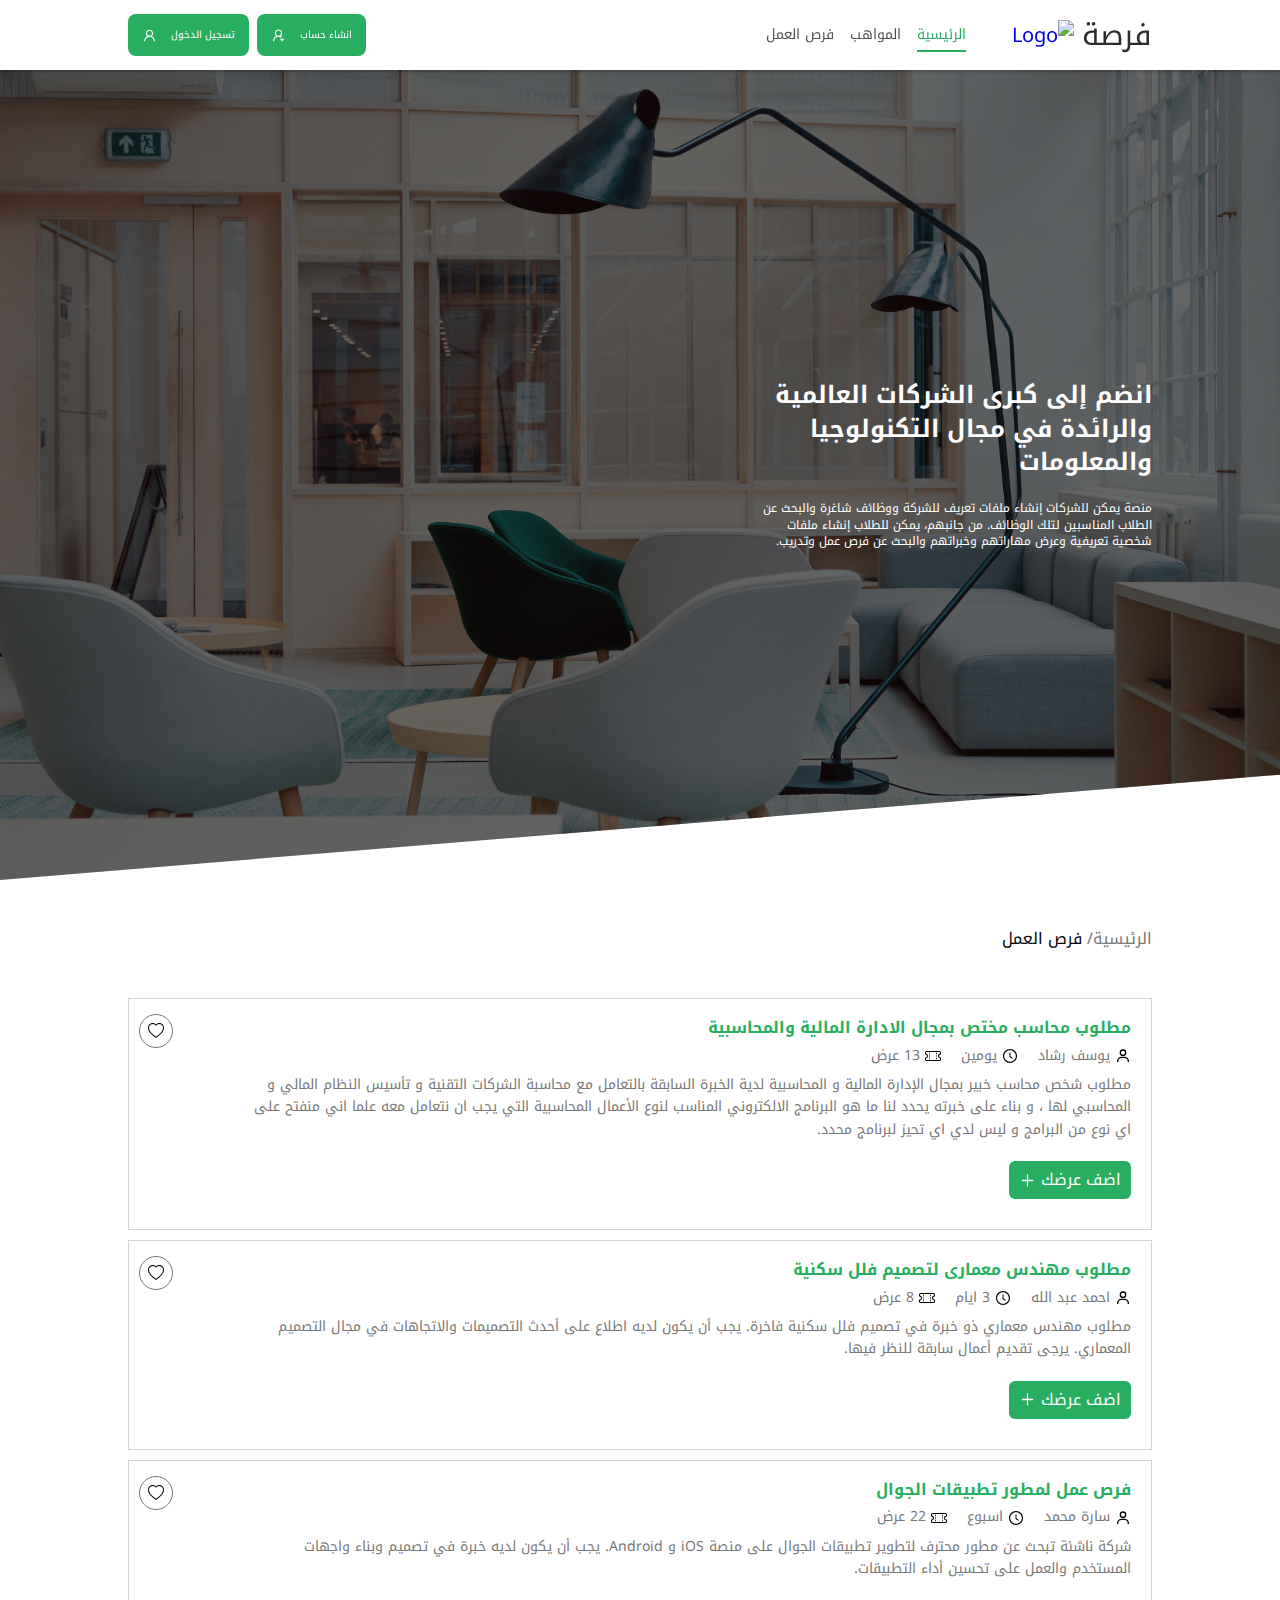
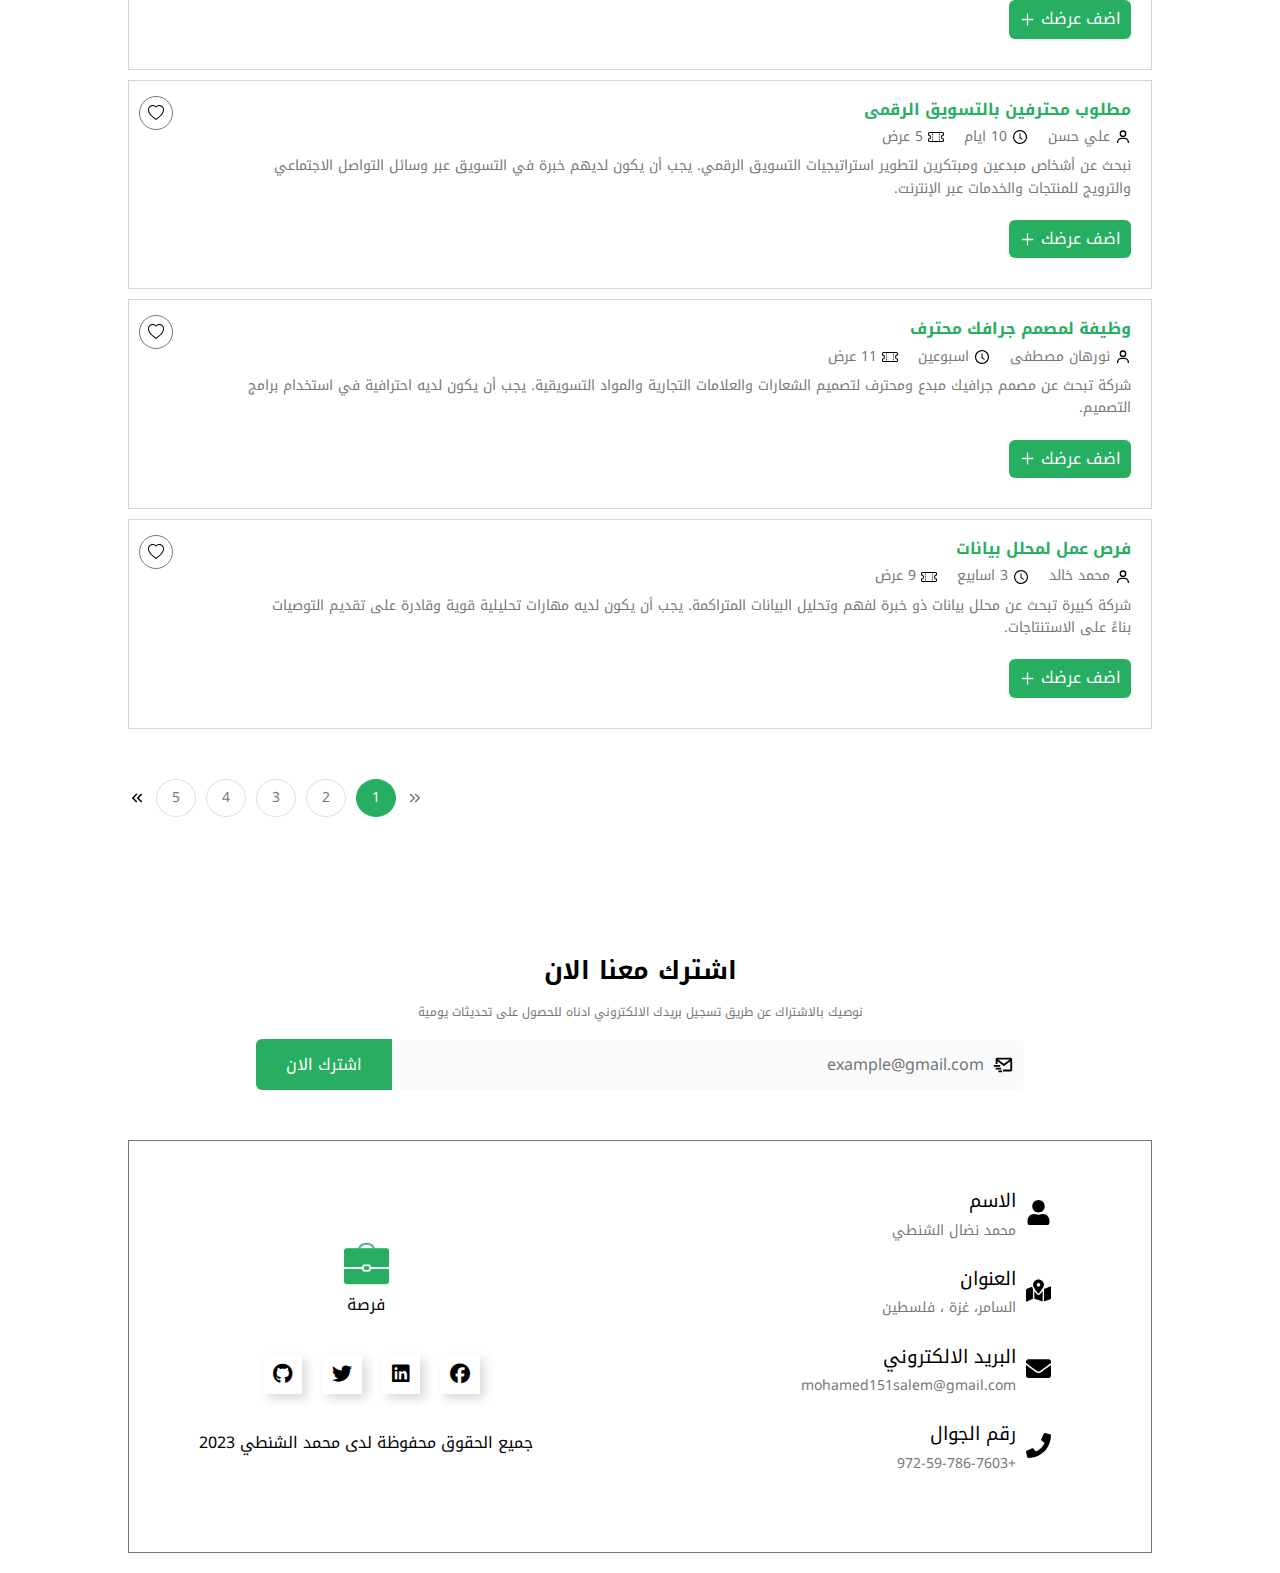
==== jobs.html @ 755a263c "Template Six" ====
<!DOCTYPE html>
<html lang="en">

<head>
    <meta charset="UTF-8">
    <meta name="viewport" content="width=device-width, initial-scale=1.0">
    <link rel="icon" href="Image/logo.png">
    <!-- Goolge Font -->
    <link rel="preconnect" href="https://fonts.googleapis.com">
    <link rel="preconnect" href="https://fonts.gstatic.com" crossorigin>
    <link href="https://fonts.googleapis.com/css2?family=Noto+Kufi+Arabic:wght@200;300;400;500;600;700;800&display=swap"
        rel="stylesheet">
    <!-- Main File CSS -->
    <link rel="stylesheet" href="CSS/style.css">
    <!-- Font Awesome -->
    <link rel="stylesheet" href="https://cdnjs.cloudflare.com/ajax/libs/font-awesome/6.4.0/css/all.min.css">
    <!-- Normalize CSS -->
    <link rel="stylesheet" href="CSS/Normalize.css">
    <title>Template Six</title>
</head>

<body>
    <!-- Start Header -->
    <header>
        <div class="container">
            <div class="nav">
                <i class="i fas fa-bars toggle-menu"></i>
                <i class="fa-solid fa-xmark cancel"></i>
                <div class="logo">
                    <a href="#">
                        <h2>فرصة</h2>
                        <img src="Image/logo.png" alt="Logo">
                    </a>
                </div>
                <ul>
                    <li><a href="index.html" class="active">الرئيسية</a></li>
                    <li><a href="talent.html">المواهب</a></li>
                    <li><a href="jobs.html">فرص العمل</a></li>
                    <div class="logo-media">
                        <img src="Image/logo.png" alt="Logo">
                    </div>
                    <div class="text">
                        <p>جميع الحقوق محفوظة لدى محمد نضال الشنطي © 2023</p>
                    </div>
                </ul>
            </div>
            <div class="info">
                <div class="create">
                    <p>انشاء حساب</p>
                    <svg stroke="currentColor" fill="currentColor" stroke-width="0" viewBox="0 0 1024 1024" height="15"
                        width="15" xmlns="http://www.w3.org/2000/svg">
                        <path
                            d="M678.3 642.4c24.2-13 51.9-20.4 81.4-20.4h.1c3 0 4.4-3.6 2.2-5.6a371.67 371.67 0 0 0-103.7-65.8c-.4-.2-.8-.3-1.2-.5C719.2 505 759.6 431.7 759.6 349c0-137-110.8-248-247.5-248S264.7 212 264.7 349c0 82.7 40.4 156 102.6 201.1-.4.2-.8.3-1.2.5-44.7 18.9-84.8 46-119.3 80.6a373.42 373.42 0 0 0-80.4 119.5A373.6 373.6 0 0 0 137 888.8a8 8 0 0 0 8 8.2h59.9c4.3 0 7.9-3.5 8-7.8 2-77.2 32.9-149.5 87.6-204.3C357 628.2 432.2 597 512.2 597c56.7 0 111.1 15.7 158 45.1a8.1 8.1 0 0 0 8.1.3zM512.2 521c-45.8 0-88.9-17.9-121.4-50.4A171.2 171.2 0 0 1 340.5 349c0-45.9 17.9-89.1 50.3-121.6S466.3 177 512.2 177s88.9 17.9 121.4 50.4A171.2 171.2 0 0 1 683.9 349c0 45.9-17.9 89.1-50.3 121.6C601.1 503.1 558 521 512.2 521zM880 759h-84v-84c0-4.4-3.6-8-8-8h-56c-4.4 0-8 3.6-8 8v84h-84c-4.4 0-8 3.6-8 8v56c0 4.4 3.6 8 8 8h84v84c0 4.4 3.6 8 8 8h56c4.4 0 8-3.6 8-8v-84h84c4.4 0 8-3.6 8-8v-56c0-4.4-3.6-8-8-8z">
                        </path>
                    </svg>
                </div>

                <div class="login">
                    <p>تسجيل الدخول</p>
                    <svg stroke="currentColor" fill="currentColor" stroke-width="0" viewBox="0 0 1024 1024" height="15"
                        width="15" xmlns="http://www.w3.org/2000/svg">
                        <path
                            d="M858.5 763.6a374 374 0 0 0-80.6-119.5 375.63 375.63 0 0 0-119.5-80.6c-.4-.2-.8-.3-1.2-.5C719.5 518 760 444.7 760 362c0-137-111-248-248-248S264 225 264 362c0 82.7 40.5 156 102.8 201.1-.4.2-.8.3-1.2.5-44.8 18.9-85 46-119.5 80.6a375.63 375.63 0 0 0-80.6 119.5A371.7 371.7 0 0 0 136 901.8a8 8 0 0 0 8 8.2h60c4.4 0 7.9-3.5 8-7.8 2-77.2 33-149.5 87.8-204.3 56.7-56.7 132-87.9 212.2-87.9s155.5 31.2 212.2 87.9C779 752.7 810 825 812 902.2c.1 4.4 3.6 7.8 8 7.8h60a8 8 0 0 0 8-8.2c-1-47.8-10.9-94.3-29.5-138.2zM512 534c-45.9 0-89.1-17.9-121.6-50.4S340 407.9 340 362c0-45.9 17.9-89.1 50.4-121.6S466.1 190 512 190s89.1 17.9 121.6 50.4S684 316.1 684 362c0 45.9-17.9 89.1-50.4 121.6S557.9 534 512 534z">
                        </path>
                    </svg>
                </div>
            </div>
        </div>
    </header>
    <!-- End Header -->

    <!-- Start Landing 2 -->
    <div class="landing landing3">
        <div class="text text3">
            <div class="content content3">
                <h2>انضم إلى كبرى الشركات العالمية والرائدة في مجال التكنولوجيا والمعلومات</h2>
                <p>منصة يمكن للشركات إنشاء ملفات تعريف للشركة ووظائف شاغرة والبحث عن الطلاب المناسبين لتلك الوظائف. من
                    جانبهم، يمكن للطلاب إنشاء ملفات شخصية تعريفية وعرض مهاراتهم وخبراتهم والبحث عن فرص عمل وتدريب.</p>
            </div>
        </div>
    </div>
    <!-- End Landing 2 -->

    <!-- Start section -->
    <div class="sec">
        <div class="container">
            <span>الرئيسية/</span>
            <span>فرص العمل</span>

            <div class="content">
                <a href="#">
                    <svg stroke="currentColor" fill="currentColor" stroke-width="0" viewBox="0 0 16 16"
                        class="duration-300 text-grey" height="16" width="16" xmlns="http://www.w3.org/2000/svg">
                        <path
                            d="m8 2.748-.717-.737C5.6.281 2.514.878 1.4 3.053c-.523 1.023-.641 2.5.314 4.385.92 1.815 2.834 3.989 6.286 6.357 3.452-2.368 5.365-4.542 6.286-6.357.955-1.886.838-3.362.314-4.385C13.486.878 10.4.28 8.717 2.01L8 2.748zM8 15C-7.333 4.868 3.279-3.04 7.824 1.143c.06.055.119.112.176.171a3.12 3.12 0 0 1 .176-.17C12.72-3.042 23.333 4.867 8 15z">
                        </path>
                    </svg>
                </a>
                <div class="jobs">
                    <h2>مطلوب محاسب مختص بمجال الادارة المالية والمحاسبية</h2>
                </div>
                <div class="info">
                    <div class="name">
                        <svg stroke="currentColor" fill="currentColor" stroke-width="0" viewBox="0 0 24 24" height="1em"
                            width="1em" xmlns="http://www.w3.org/2000/svg">
                            <path
                                d="M12 2a5 5 0 1 0 5 5 5 5 0 0 0-5-5zm0 8a3 3 0 1 1 3-3 3 3 0 0 1-3 3zm9 11v-1a7 7 0 0 0-7-7h-4a7 7 0 0 0-7 7v1h2v-1a5 5 0 0 1 5-5h4a5 5 0 0 1 5 5v1z">
                            </path>
                        </svg>
                        <span>يوسف رشاد</span>
                    </div>
                    <div class="time">
                        <svg stroke="currentColor" fill="currentColor" stroke-width="0" viewBox="0 0 1024 1024"
                            height="1em" width="1em" xmlns="http://www.w3.org/2000/svg">
                            <path
                                d="M512 64C264.6 64 64 264.6 64 512s200.6 448 448 448 448-200.6 448-448S759.4 64 512 64zm0 820c-205.4 0-372-166.6-372-372s166.6-372 372-372 372 166.6 372 372-166.6 372-372 372z">
                            </path>
                            <path
                                d="M686.7 638.6L544.1 535.5V288c0-4.4-3.6-8-8-8H488c-4.4 0-8 3.6-8 8v275.4c0 2.6 1.2 5 3.3 6.5l165.4 120.6c3.6 2.6 8.6 1.8 11.2-1.7l28.6-39c2.6-3.7 1.8-8.7-1.8-11.2z">
                            </path>
                        </svg>
                        <span>يومين</span>
                    </div>
                    <div class="offer">
                        <svg stroke="currentColor" fill="currentColor" stroke-width="0" viewBox="0 0 16 16" height="1em"
                            width="1em" xmlns="http://www.w3.org/2000/svg">
                            <path
                                d="M4 4.85v.9h1v-.9H4Zm7 0v.9h1v-.9h-1Zm-7 1.8v.9h1v-.9H4Zm7 0v.9h1v-.9h-1Zm-7 1.8v.9h1v-.9H4Zm7 0v.9h1v-.9h-1Zm-7 1.8v.9h1v-.9H4Zm7 0v.9h1v-.9h-1Z">
                            </path>
                            <path
                                d="M1.5 3A1.5 1.5 0 0 0 0 4.5V6a.5.5 0 0 0 .5.5 1.5 1.5 0 1 1 0 3 .5.5 0 0 0-.5.5v1.5A1.5 1.5 0 0 0 1.5 13h13a1.5 1.5 0 0 0 1.5-1.5V10a.5.5 0 0 0-.5-.5 1.5 1.5 0 0 1 0-3A.5.5 0 0 0 16 6V4.5A1.5 1.5 0 0 0 14.5 3h-13ZM1 4.5a.5.5 0 0 1 .5-.5h13a.5.5 0 0 1 .5.5v1.05a2.5 2.5 0 0 0 0 4.9v1.05a.5.5 0 0 1-.5.5h-13a.5.5 0 0 1-.5-.5v-1.05a2.5 2.5 0 0 0 0-4.9V4.5Z">
                            </path>
                        </svg>
                        <span>13 عرض</span>
                    </div>
                </div>
                <div class="text">
                    <p> مطلوب شخص محاسب خبير بمجال الإدارة المالية و المحاسبية لدية الخبرة السابقة بالتعامل مع محاسبة
                        الشركات التقنية و تأسيس النظام المالي و المحاسبي لها ، و بناء على خبرته يحدد لنا ما هو البرنامج
                        الالكتروني المناسب لنوع الأعمال المحاسبية التي يجب ان نتعامل معه علما اني منفتح على اي نوع من
                        البرامج و ليس لدي اي تحيز لبرنامج محدد.</p>
                </div>
                <div class="but">
                    <p>اضف عرضك</p>
                    <svg stroke="currentColor" fill="currentColor" stroke-width="0" t="1551322312294"
                        viewBox="0 0 1024 1024" version="1.1" height="17" width="17" xmlns="http://www.w3.org/2000/svg">
                        <defs></defs>
                        <path d="M474 152m8 0l60 0q8 0 8 8l0 704q0 8-8 8l-60 0q-8 0-8-8l0-704q0-8 8-8Z"></path>
                        <path d="M168 474m8 0l672 0q8 0 8 8l0 60q0 8-8 8l-672 0q-8 0-8-8l0-60q0-8 8-8Z"></path>
                    </svg>
                </div>
            </div>

            <div class="content">
                <a href="#">
                    <svg stroke="currentColor" fill="currentColor" stroke-width="0" viewBox="0 0 16 16"
                        class="duration-300 text-grey" height="16" width="16" xmlns="http://www.w3.org/2000/svg">
                        <path
                            d="m8 2.748-.717-.737C5.6.281 2.514.878 1.4 3.053c-.523 1.023-.641 2.5.314 4.385.92 1.815 2.834 3.989 6.286 6.357 3.452-2.368 5.365-4.542 6.286-6.357.955-1.886.838-3.362.314-4.385C13.486.878 10.4.28 8.717 2.01L8 2.748zM8 15C-7.333 4.868 3.279-3.04 7.824 1.143c.06.055.119.112.176.171a3.12 3.12 0 0 1 .176-.17C12.72-3.042 23.333 4.867 8 15z">
                        </path>
                    </svg>
                </a>
                <div class="jobs">
                    <h2>مطلوب مهندس معماري لتصميم فلل سكنية</h2>
                </div>
                <div class="info">
                    <div class="name">
                        <svg stroke="currentColor" fill="currentColor" stroke-width="0" viewBox="0 0 24 24" height="1em"
                            width="1em" xmlns="http://www.w3.org/2000/svg">
                            <path
                                d="M12 2a5 5 0 1 0 5 5 5 5 0 0 0-5-5zm0 8a3 3 0 1 1 3-3 3 3 0 0 1-3 3zm9 11v-1a7 7 0 0 0-7-7h-4a7 7 0 0 0-7 7v1h2v-1a5 5 0 0 1 5-5h4a5 5 0 0 1 5 5v1z">
                            </path>
                        </svg>
                        <span>احمد عبد الله</span>
                    </div>
                    <div class="time">
                        <svg stroke="currentColor" fill="currentColor" stroke-width="0" viewBox="0 0 1024 1024"
                            height="1em" width="1em" xmlns="http://www.w3.org/2000/svg">
                            <path
                                d="M512 64C264.6 64 64 264.6 64 512s200.6 448 448 448 448-200.6 448-448S759.4 64 512 64zm0 820c-205.4 0-372-166.6-372-372s166.6-372 372-372 372 166.6 372 372-166.6 372-372 372z">
                            </path>
                            <path
                                d="M686.7 638.6L544.1 535.5V288c0-4.4-3.6-8-8-8H488c-4.4 0-8 3.6-8 8v275.4c0 2.6 1.2 5 3.3 6.5l165.4 120.6c3.6 2.6 8.6 1.8 11.2-1.7l28.6-39c2.6-3.7 1.8-8.7-1.8-11.2z">
                            </path>
                        </svg>
                        <span>3 ايام</span>
                    </div>
                    <div class="offer">
                        <svg stroke="currentColor" fill="currentColor" stroke-width="0" viewBox="0 0 16 16" height="1em"
                            width="1em" xmlns="http://www.w3.org/2000/svg">
                            <path
                                d="M4 4.85v.9h1v-.9H4Zm7 0v.9h1v-.9h-1Zm-7 1.8v.9h1v-.9H4Zm7 0v.9h1v-.9h-1Zm-7 1.8v.9h1v-.9H4Zm7 0v.9h1v-.9h-1Zm-7 1.8v.9h1v-.9H4Zm7 0v.9h1v-.9h-1Z">
                            </path>
                            <path
                                d="M1.5 3A1.5 1.5 0 0 0 0 4.5V6a.5.5 0 0 0 .5.5 1.5 1.5 0 1 1 0 3 .5.5 0 0 0-.5.5v1.5A1.5 1.5 0 0 0 1.5 13h13a1.5 1.5 0 0 0 1.5-1.5V10a.5.5 0 0 0-.5-.5 1.5 1.5 0 0 1 0-3A.5.5 0 0 0 16 6V4.5A1.5 1.5 0 0 0 14.5 3h-13ZM1 4.5a.5.5 0 0 1 .5-.5h13a.5.5 0 0 1 .5.5v1.05a2.5 2.5 0 0 0 0 4.9v1.05a.5.5 0 0 1-.5.5h-13a.5.5 0 0 1-.5-.5v-1.05a2.5 2.5 0 0 0 0-4.9V4.5Z">
                            </path>
                        </svg>
                        <span>8 عرض</span>
                    </div>
                </div>
                <div class="text">
                    <p> مطلوب مهندس معماري ذو خبرة في تصميم فلل سكنية فاخرة. يجب أن يكون لديه اطلاع على أحدث التصميمات
                        والاتجاهات في مجال التصميم المعماري. يرجى تقديم أعمال سابقة للنظر فيها.</p>
                </div>
                <div class="but">
                    <p>اضف عرضك</p>
                    <svg stroke="currentColor" fill="currentColor" stroke-width="0" t="1551322312294"
                        viewBox="0 0 1024 1024" version="1.1" height="17" width="17" xmlns="http://www.w3.org/2000/svg">
                        <defs></defs>
                        <path d="M474 152m8 0l60 0q8 0 8 8l0 704q0 8-8 8l-60 0q-8 0-8-8l0-704q0-8 8-8Z"></path>
                        <path d="M168 474m8 0l672 0q8 0 8 8l0 60q0 8-8 8l-672 0q-8 0-8-8l0-60q0-8 8-8Z"></path>
                    </svg>
                </div>
            </div>

            <div class="content">
                <a href="#">
                    <svg stroke="currentColor" fill="currentColor" stroke-width="0" viewBox="0 0 16 16"
                        class="duration-300 text-grey" height="16" width="16" xmlns="http://www.w3.org/2000/svg">
                        <path
                            d="m8 2.748-.717-.737C5.6.281 2.514.878 1.4 3.053c-.523 1.023-.641 2.5.314 4.385.92 1.815 2.834 3.989 6.286 6.357 3.452-2.368 5.365-4.542 6.286-6.357.955-1.886.838-3.362.314-4.385C13.486.878 10.4.28 8.717 2.01L8 2.748zM8 15C-7.333 4.868 3.279-3.04 7.824 1.143c.06.055.119.112.176.171a3.12 3.12 0 0 1 .176-.17C12.72-3.042 23.333 4.867 8 15z">
                        </path>
                    </svg>
                </a>
                <div class="jobs">
                    <h2>فرص عمل لمطور تطبيقات الجوال</h2>
                </div>
                <div class="info">
                    <div class="name">
                        <svg stroke="currentColor" fill="currentColor" stroke-width="0" viewBox="0 0 24 24" height="1em"
                            width="1em" xmlns="http://www.w3.org/2000/svg">
                            <path
                                d="M12 2a5 5 0 1 0 5 5 5 5 0 0 0-5-5zm0 8a3 3 0 1 1 3-3 3 3 0 0 1-3 3zm9 11v-1a7 7 0 0 0-7-7h-4a7 7 0 0 0-7 7v1h2v-1a5 5 0 0 1 5-5h4a5 5 0 0 1 5 5v1z">
                            </path>
                        </svg>
                        <span>سارة محمد</span>
                    </div>
                    <div class="time">
                        <svg stroke="currentColor" fill="currentColor" stroke-width="0" viewBox="0 0 1024 1024"
                            height="1em" width="1em" xmlns="http://www.w3.org/2000/svg">
                            <path
                                d="M512 64C264.6 64 64 264.6 64 512s200.6 448 448 448 448-200.6 448-448S759.4 64 512 64zm0 820c-205.4 0-372-166.6-372-372s166.6-372 372-372 372 166.6 372 372-166.6 372-372 372z">
                            </path>
                            <path
                                d="M686.7 638.6L544.1 535.5V288c0-4.4-3.6-8-8-8H488c-4.4 0-8 3.6-8 8v275.4c0 2.6 1.2 5 3.3 6.5l165.4 120.6c3.6 2.6 8.6 1.8 11.2-1.7l28.6-39c2.6-3.7 1.8-8.7-1.8-11.2z">
                            </path>
                        </svg>
                        <span>اسبوع</span>
                    </div>
                    <div class="offer">
                        <svg stroke="currentColor" fill="currentColor" stroke-width="0" viewBox="0 0 16 16" height="1em"
                            width="1em" xmlns="http://www.w3.org/2000/svg">
                            <path
                                d="M4 4.85v.9h1v-.9H4Zm7 0v.9h1v-.9h-1Zm-7 1.8v.9h1v-.9H4Zm7 0v.9h1v-.9h-1Zm-7 1.8v.9h1v-.9H4Zm7 0v.9h1v-.9h-1Zm-7 1.8v.9h1v-.9H4Zm7 0v.9h1v-.9h-1Z">
                            </path>
                            <path
                                d="M1.5 3A1.5 1.5 0 0 0 0 4.5V6a.5.5 0 0 0 .5.5 1.5 1.5 0 1 1 0 3 .5.5 0 0 0-.5.5v1.5A1.5 1.5 0 0 0 1.5 13h13a1.5 1.5 0 0 0 1.5-1.5V10a.5.5 0 0 0-.5-.5 1.5 1.5 0 0 1 0-3A.5.5 0 0 0 16 6V4.5A1.5 1.5 0 0 0 14.5 3h-13ZM1 4.5a.5.5 0 0 1 .5-.5h13a.5.5 0 0 1 .5.5v1.05a2.5 2.5 0 0 0 0 4.9v1.05a.5.5 0 0 1-.5.5h-13a.5.5 0 0 1-.5-.5v-1.05a2.5 2.5 0 0 0 0-4.9V4.5Z">
                            </path>
                        </svg>
                        <span>22 عرض</span>
                    </div>
                </div>
                <div class="text">
                    <p> شركة ناشئة تبحث عن مطور محترف لتطوير تطبيقات الجوال على
                        منصة iOS و Android. يجب أن يكون لديه خبرة في تصميم وبناء واجهات المستخدم والعمل على تحسين أداء
                        التطبيقات.</p>
                </div>
                <div class="but">
                    <p>اضف عرضك</p>
                    <svg stroke="currentColor" fill="currentColor" stroke-width="0" t="1551322312294"
                        viewBox="0 0 1024 1024" version="1.1" height="17" width="17" xmlns="http://www.w3.org/2000/svg">
                        <defs></defs>
                        <path d="M474 152m8 0l60 0q8 0 8 8l0 704q0 8-8 8l-60 0q-8 0-8-8l0-704q0-8 8-8Z"></path>
                        <path d="M168 474m8 0l672 0q8 0 8 8l0 60q0 8-8 8l-672 0q-8 0-8-8l0-60q0-8 8-8Z"></path>
                    </svg>
                </div>
            </div>

            <div class="content">
                <a href="#">
                    <svg stroke="currentColor" fill="currentColor" stroke-width="0" viewBox="0 0 16 16"
                        class="duration-300 text-grey" height="16" width="16" xmlns="http://www.w3.org/2000/svg">
                        <path
                            d="m8 2.748-.717-.737C5.6.281 2.514.878 1.4 3.053c-.523 1.023-.641 2.5.314 4.385.92 1.815 2.834 3.989 6.286 6.357 3.452-2.368 5.365-4.542 6.286-6.357.955-1.886.838-3.362.314-4.385C13.486.878 10.4.28 8.717 2.01L8 2.748zM8 15C-7.333 4.868 3.279-3.04 7.824 1.143c.06.055.119.112.176.171a3.12 3.12 0 0 1 .176-.17C12.72-3.042 23.333 4.867 8 15z">
                        </path>
                    </svg>
                </a>
                <div class="jobs">
                    <h2>مطلوب محترفين بالتسويق الرقمي</h2>
                </div>
                <div class="info">
                    <div class="name">
                        <svg stroke="currentColor" fill="currentColor" stroke-width="0" viewBox="0 0 24 24" height="1em"
                            width="1em" xmlns="http://www.w3.org/2000/svg">
                            <path
                                d="M12 2a5 5 0 1 0 5 5 5 5 0 0 0-5-5zm0 8a3 3 0 1 1 3-3 3 3 0 0 1-3 3zm9 11v-1a7 7 0 0 0-7-7h-4a7 7 0 0 0-7 7v1h2v-1a5 5 0 0 1 5-5h4a5 5 0 0 1 5 5v1z">
                            </path>
                        </svg>
                        <span>علي حسن</span>
                    </div>
                    <div class="time">
                        <svg stroke="currentColor" fill="currentColor" stroke-width="0" viewBox="0 0 1024 1024"
                            height="1em" width="1em" xmlns="http://www.w3.org/2000/svg">
                            <path
                                d="M512 64C264.6 64 64 264.6 64 512s200.6 448 448 448 448-200.6 448-448S759.4 64 512 64zm0 820c-205.4 0-372-166.6-372-372s166.6-372 372-372 372 166.6 372 372-166.6 372-372 372z">
                            </path>
                            <path
                                d="M686.7 638.6L544.1 535.5V288c0-4.4-3.6-8-8-8H488c-4.4 0-8 3.6-8 8v275.4c0 2.6 1.2 5 3.3 6.5l165.4 120.6c3.6 2.6 8.6 1.8 11.2-1.7l28.6-39c2.6-3.7 1.8-8.7-1.8-11.2z">
                            </path>
                        </svg>
                        <span>10 ايام</span>
                    </div>
                    <div class="offer">
                        <svg stroke="currentColor" fill="currentColor" stroke-width="0" viewBox="0 0 16 16" height="1em"
                            width="1em" xmlns="http://www.w3.org/2000/svg">
                            <path
                                d="M4 4.85v.9h1v-.9H4Zm7 0v.9h1v-.9h-1Zm-7 1.8v.9h1v-.9H4Zm7 0v.9h1v-.9h-1Zm-7 1.8v.9h1v-.9H4Zm7 0v.9h1v-.9h-1Zm-7 1.8v.9h1v-.9H4Zm7 0v.9h1v-.9h-1Z">
                            </path>
                            <path
                                d="M1.5 3A1.5 1.5 0 0 0 0 4.5V6a.5.5 0 0 0 .5.5 1.5 1.5 0 1 1 0 3 .5.5 0 0 0-.5.5v1.5A1.5 1.5 0 0 0 1.5 13h13a1.5 1.5 0 0 0 1.5-1.5V10a.5.5 0 0 0-.5-.5 1.5 1.5 0 0 1 0-3A.5.5 0 0 0 16 6V4.5A1.5 1.5 0 0 0 14.5 3h-13ZM1 4.5a.5.5 0 0 1 .5-.5h13a.5.5 0 0 1 .5.5v1.05a2.5 2.5 0 0 0 0 4.9v1.05a.5.5 0 0 1-.5.5h-13a.5.5 0 0 1-.5-.5v-1.05a2.5 2.5 0 0 0 0-4.9V4.5Z">
                            </path>
                        </svg>
                        <span>5 عرض</span>
                    </div>
                </div>
                <div class="text">
                    <p> نبحث عن أشخاص مبدعين ومبتكرين لتطوير استراتيجيات التسويق
                        الرقمي. يجب أن يكون لديهم خبرة في التسويق عبر وسائل التواصل الاجتماعي والترويج للمنتجات والخدمات
                        عبر الإنترنت.</p>
                </div>
                <div class="but">
                    <p>اضف عرضك</p>
                    <svg stroke="currentColor" fill="currentColor" stroke-width="0" t="1551322312294"
                        viewBox="0 0 1024 1024" version="1.1" height="17" width="17" xmlns="http://www.w3.org/2000/svg">
                        <defs></defs>
                        <path d="M474 152m8 0l60 0q8 0 8 8l0 704q0 8-8 8l-60 0q-8 0-8-8l0-704q0-8 8-8Z"></path>
                        <path d="M168 474m8 0l672 0q8 0 8 8l0 60q0 8-8 8l-672 0q-8 0-8-8l0-60q0-8 8-8Z"></path>
                    </svg>
                </div>
            </div>

            <div class="content">
                <a href="#">
                    <svg stroke="currentColor" fill="currentColor" stroke-width="0" viewBox="0 0 16 16"
                        class="duration-300 text-grey" height="16" width="16" xmlns="http://www.w3.org/2000/svg">
                        <path
                            d="m8 2.748-.717-.737C5.6.281 2.514.878 1.4 3.053c-.523 1.023-.641 2.5.314 4.385.92 1.815 2.834 3.989 6.286 6.357 3.452-2.368 5.365-4.542 6.286-6.357.955-1.886.838-3.362.314-4.385C13.486.878 10.4.28 8.717 2.01L8 2.748zM8 15C-7.333 4.868 3.279-3.04 7.824 1.143c.06.055.119.112.176.171a3.12 3.12 0 0 1 .176-.17C12.72-3.042 23.333 4.867 8 15z">
                        </path>
                    </svg>
                </a>
                <div class="jobs">
                    <h2>وظيفة لمصمم جرافك محترف</h2>
                </div>
                <div class="info">
                    <div class="name">
                        <svg stroke="currentColor" fill="currentColor" stroke-width="0" viewBox="0 0 24 24" height="1em"
                            width="1em" xmlns="http://www.w3.org/2000/svg">
                            <path
                                d="M12 2a5 5 0 1 0 5 5 5 5 0 0 0-5-5zm0 8a3 3 0 1 1 3-3 3 3 0 0 1-3 3zm9 11v-1a7 7 0 0 0-7-7h-4a7 7 0 0 0-7 7v1h2v-1a5 5 0 0 1 5-5h4a5 5 0 0 1 5 5v1z">
                            </path>
                        </svg>
                        <span>نورهان مصطفى</span>
                    </div>
                    <div class="time">
                        <svg stroke="currentColor" fill="currentColor" stroke-width="0" viewBox="0 0 1024 1024"
                            height="1em" width="1em" xmlns="http://www.w3.org/2000/svg">
                            <path
                                d="M512 64C264.6 64 64 264.6 64 512s200.6 448 448 448 448-200.6 448-448S759.4 64 512 64zm0 820c-205.4 0-372-166.6-372-372s166.6-372 372-372 372 166.6 372 372-166.6 372-372 372z">
                            </path>
                            <path
                                d="M686.7 638.6L544.1 535.5V288c0-4.4-3.6-8-8-8H488c-4.4 0-8 3.6-8 8v275.4c0 2.6 1.2 5 3.3 6.5l165.4 120.6c3.6 2.6 8.6 1.8 11.2-1.7l28.6-39c2.6-3.7 1.8-8.7-1.8-11.2z">
                            </path>
                        </svg>
                        <span>اسبوعين</span>
                    </div>
                    <div class="offer">
                        <svg stroke="currentColor" fill="currentColor" stroke-width="0" viewBox="0 0 16 16" height="1em"
                            width="1em" xmlns="http://www.w3.org/2000/svg">
                            <path
                                d="M4 4.85v.9h1v-.9H4Zm7 0v.9h1v-.9h-1Zm-7 1.8v.9h1v-.9H4Zm7 0v.9h1v-.9h-1Zm-7 1.8v.9h1v-.9H4Zm7 0v.9h1v-.9h-1Zm-7 1.8v.9h1v-.9H4Zm7 0v.9h1v-.9h-1Z">
                            </path>
                            <path
                                d="M1.5 3A1.5 1.5 0 0 0 0 4.5V6a.5.5 0 0 0 .5.5 1.5 1.5 0 1 1 0 3 .5.5 0 0 0-.5.5v1.5A1.5 1.5 0 0 0 1.5 13h13a1.5 1.5 0 0 0 1.5-1.5V10a.5.5 0 0 0-.5-.5 1.5 1.5 0 0 1 0-3A.5.5 0 0 0 16 6V4.5A1.5 1.5 0 0 0 14.5 3h-13ZM1 4.5a.5.5 0 0 1 .5-.5h13a.5.5 0 0 1 .5.5v1.05a2.5 2.5 0 0 0 0 4.9v1.05a.5.5 0 0 1-.5.5h-13a.5.5 0 0 1-.5-.5v-1.05a2.5 2.5 0 0 0 0-4.9V4.5Z">
                            </path>
                        </svg>
                        <span>11 عرض</span>
                    </div>
                </div>
                <div class="text">
                    <p> شركة تبحث عن مصمم جرافيك مبدع ومحترف لتصميم الشعارات
                        والعلامات التجارية والمواد التسويقية. يجب أن يكون لديه احترافية في استخدام برامج التصميم.</p>
                </div>
                <div class="but">
                    <p>اضف عرضك</p>
                    <svg stroke="currentColor" fill="currentColor" stroke-width="0" t="1551322312294"
                        viewBox="0 0 1024 1024" version="1.1" height="17" width="17" xmlns="http://www.w3.org/2000/svg">
                        <defs></defs>
                        <path d="M474 152m8 0l60 0q8 0 8 8l0 704q0 8-8 8l-60 0q-8 0-8-8l0-704q0-8 8-8Z"></path>
                        <path d="M168 474m8 0l672 0q8 0 8 8l0 60q0 8-8 8l-672 0q-8 0-8-8l0-60q0-8 8-8Z"></path>
                    </svg>
                </div>
            </div>

            <div class="content">
                <a href="#">
                    <svg stroke="currentColor" fill="currentColor" stroke-width="0" viewBox="0 0 16 16"
                        class="duration-300 text-grey" height="16" width="16" xmlns="http://www.w3.org/2000/svg">
                        <path
                            d="m8 2.748-.717-.737C5.6.281 2.514.878 1.4 3.053c-.523 1.023-.641 2.5.314 4.385.92 1.815 2.834 3.989 6.286 6.357 3.452-2.368 5.365-4.542 6.286-6.357.955-1.886.838-3.362.314-4.385C13.486.878 10.4.28 8.717 2.01L8 2.748zM8 15C-7.333 4.868 3.279-3.04 7.824 1.143c.06.055.119.112.176.171a3.12 3.12 0 0 1 .176-.17C12.72-3.042 23.333 4.867 8 15z">
                        </path>
                    </svg>
                </a>
                <div class="jobs">
                    <h2>فرص عمل لمحلل بيانات</h2>
                </div>
                <div class="info">
                    <div class="name">
                        <svg stroke="currentColor" fill="currentColor" stroke-width="0" viewBox="0 0 24 24" height="1em"
                            width="1em" xmlns="http://www.w3.org/2000/svg">
                            <path
                                d="M12 2a5 5 0 1 0 5 5 5 5 0 0 0-5-5zm0 8a3 3 0 1 1 3-3 3 3 0 0 1-3 3zm9 11v-1a7 7 0 0 0-7-7h-4a7 7 0 0 0-7 7v1h2v-1a5 5 0 0 1 5-5h4a5 5 0 0 1 5 5v1z">
                            </path>
                        </svg>
                        <span>محمد خالد</span>
                    </div>
                    <div class="time">
                        <svg stroke="currentColor" fill="currentColor" stroke-width="0" viewBox="0 0 1024 1024"
                            height="1em" width="1em" xmlns="http://www.w3.org/2000/svg">
                            <path
                                d="M512 64C264.6 64 64 264.6 64 512s200.6 448 448 448 448-200.6 448-448S759.4 64 512 64zm0 820c-205.4 0-372-166.6-372-372s166.6-372 372-372 372 166.6 372 372-166.6 372-372 372z">
                            </path>
                            <path
                                d="M686.7 638.6L544.1 535.5V288c0-4.4-3.6-8-8-8H488c-4.4 0-8 3.6-8 8v275.4c0 2.6 1.2 5 3.3 6.5l165.4 120.6c3.6 2.6 8.6 1.8 11.2-1.7l28.6-39c2.6-3.7 1.8-8.7-1.8-11.2z">
                            </path>
                        </svg>
                        <span>3 اسابيع</span>
                    </div>
                    <div class="offer">
                        <svg stroke="currentColor" fill="currentColor" stroke-width="0" viewBox="0 0 16 16" height="1em"
                            width="1em" xmlns="http://www.w3.org/2000/svg">
                            <path
                                d="M4 4.85v.9h1v-.9H4Zm7 0v.9h1v-.9h-1Zm-7 1.8v.9h1v-.9H4Zm7 0v.9h1v-.9h-1Zm-7 1.8v.9h1v-.9H4Zm7 0v.9h1v-.9h-1Zm-7 1.8v.9h1v-.9H4Zm7 0v.9h1v-.9h-1Z">
                            </path>
                            <path
                                d="M1.5 3A1.5 1.5 0 0 0 0 4.5V6a.5.5 0 0 0 .5.5 1.5 1.5 0 1 1 0 3 .5.5 0 0 0-.5.5v1.5A1.5 1.5 0 0 0 1.5 13h13a1.5 1.5 0 0 0 1.5-1.5V10a.5.5 0 0 0-.5-.5 1.5 1.5 0 0 1 0-3A.5.5 0 0 0 16 6V4.5A1.5 1.5 0 0 0 14.5 3h-13ZM1 4.5a.5.5 0 0 1 .5-.5h13a.5.5 0 0 1 .5.5v1.05a2.5 2.5 0 0 0 0 4.9v1.05a.5.5 0 0 1-.5.5h-13a.5.5 0 0 1-.5-.5v-1.05a2.5 2.5 0 0 0 0-4.9V4.5Z">
                            </path>
                        </svg>
                        <span>9 عرض</span>
                    </div>
                </div>
                <div class="text">
                    <p> شركة كبيرة تبحث عن محلل بيانات ذو خبرة لفهم وتحليل
                        البيانات المتراكمة. يجب أن يكون لديه مهارات تحليلية قوية وقادرة على تقديم التوصيات بناءً على
                        الاستنتاجات.</p>
                </div>
                <div class="but">
                    <p>اضف عرضك</p>
                    <svg stroke="currentColor" fill="currentColor" stroke-width="0" t="1551322312294"
                        viewBox="0 0 1024 1024" version="1.1" height="17" width="17" xmlns="http://www.w3.org/2000/svg">
                        <defs></defs>
                        <path d="M474 152m8 0l60 0q8 0 8 8l0 704q0 8-8 8l-60 0q-8 0-8-8l0-704q0-8 8-8Z"></path>
                        <path d="M168 474m8 0l672 0q8 0 8 8l0 60q0 8-8 8l-672 0q-8 0-8-8l0-60q0-8 8-8Z"></path>
                    </svg>
                </div>
            </div>
            <div class="num">
                <svg stroke="currentColor" fill="currentColor" stroke-width="0" viewBox="0 0 24 24" height="18"
                    width="18" xmlns="http://www.w3.org/2000/svg">
                    <path fill="none" d="M0 0h24v24H0z"></path>
                    <path d="M6.41 6L5 7.41 9.58 12 5 16.59 6.41 18l6-6z"></path>
                    <path d="M13 6l-1.41 1.41L16.17 12l-4.58 4.59L13 18l6-6z"></path>
                </svg>
                <button class="active">1</button>
                <button>2</button>
                <button>3</button>
                <button>4</button>
                <button>5</button>
                <svg stroke="currentColor" fill="currentColor" stroke-width="0" viewBox="0 0 24 24" height="18"
                    width="18" xmlns="http://www.w3.org/2000/svg">
                    <path fill="none" d="M0 0h24v24H0z"></path>
                    <path d="M17.59 18L19 16.59 14.42 12 19 7.41 17.59 6l-6 6z"></path>
                    <path d="M11 18l1.41-1.41L7.83 12l4.58-4.59L11 6l-6 6z"></path>
                </svg>
            </div>
        </div>
    </div>
    <!-- End section -->

    <!-- Start Footer -->
    <div class="sec-4">
        <div class="main">
            <div class="main-title">
                <h2>اشترك معنا الان</h2>
                <p>نوصيك بالاشتراك عن طريق تسجيل بريدك الالكتروني ادناه للحصول على تحديثات يومية</p>
            </div>
            <div class="sub">
                <form action="#">
                    <svg stroke="currentColor" fill="currentColor" stroke-width="0" viewBox="0 0 24 24" height="22"
                        width="22" xmlns="http://www.w3.org/2000/svg" class="first">
                        <path
                            d="M20 4H6c-1.103 0-2 .897-2 2v5h2V8l6.4 4.8a1.001 1.001 0 0 0 1.2 0L20 8v9h-8v2h8c1.103 0 2-.897 2-2V6c0-1.103-.897-2-2-2zm-7 6.75L6.666 6h12.668L13 10.75z">
                        </path>
                        <path d="M2 12h7v2H2zm2 3h6v2H4zm3 3h4v2H7z"></path>
                    </svg>
                    <input type="text" name="email" id="email" placeholder="example@gmail.com">
                    <span class="subs">
                        <svg stroke="currentColor" fill="none" stroke-width="2" viewBox="0 0 24 24"
                            stroke-linecap="round" stroke-linejoin="round" height="22" width="22"
                            xmlns="http://www.w3.org/2000/svg">
                            <line x1="22" y1="2" x2="11" y2="13"></line>
                            <polygon points="22 2 15 22 11 13 2 9 22 2"></polygon>
                        </svg>
                        <p>اشترك الان</p>
                    </span>
                </form>
            </div>
        </div>
        <div class="container">

            <div class="cat">
                <div class="info">
                    <div class="image">
                        <svg stroke="currentColor" fill="currentColor" stroke-width="0" viewBox="0 0 448 512"
                            height="25" width="25" xmlns="http://www.w3.org/2000/svg">
                            <path
                                d="M224 256c70.7 0 128-57.3 128-128S294.7 0 224 0 96 57.3 96 128s57.3 128 128 128zm89.6 32h-16.7c-22.2 10.2-46.9 16-72.9 16s-50.6-5.8-72.9-16h-16.7C60.2 288 0 348.2 0 422.4V464c0 26.5 21.5 48 48 48h352c26.5 0 48-21.5 48-48v-41.6c0-74.2-60.2-134.4-134.4-134.4z">
                            </path>
                        </svg>
                    </div>
                    <div class="text">
                        <h3>الاسم</h3>
                        <p>محمد نضال الشنطي</p>
                    </div>
                </div>

                <div class="info">
                    <div class="image">
                        <svg stroke="currentColor" fill="currentColor" stroke-width="0" viewBox="0 0 576 512"
                            height="25" width="25" xmlns="http://www.w3.org/2000/svg">
                            <path
                                d="M288 0c-69.59 0-126 56.41-126 126 0 56.26 82.35 158.8 113.9 196.02 6.39 7.54 17.82 7.54 24.2 0C331.65 284.8 414 182.26 414 126 414 56.41 357.59 0 288 0zm0 168c-23.2 0-42-18.8-42-42s18.8-42 42-42 42 18.8 42 42-18.8 42-42 42zM20.12 215.95A32.006 32.006 0 0 0 0 245.66v250.32c0 11.32 11.43 19.06 21.94 14.86L160 448V214.92c-8.84-15.98-16.07-31.54-21.25-46.42L20.12 215.95zM288 359.67c-14.07 0-27.38-6.18-36.51-16.96-19.66-23.2-40.57-49.62-59.49-76.72v182l192 64V266c-18.92 27.09-39.82 53.52-59.49 76.72-9.13 10.77-22.44 16.95-36.51 16.95zm266.06-198.51L416 224v288l139.88-55.95A31.996 31.996 0 0 0 576 426.34V176.02c0-11.32-11.43-19.06-21.94-14.86z">
                            </path>
                        </svg>
                    </div>
                    <div class="text">
                        <h3>العنوان</h3>
                        <p>السامر، غزة ، فلسطين</p>
                    </div>
                </div>

                <div class="info">
                    <div class="image">
                        <svg stroke="currentColor" fill="currentColor" stroke-width="0" viewBox="0 0 512 512"
                            height="25" width="25" xmlns="http://www.w3.org/2000/svg">
                            <path
                                d="M502.3 190.8c3.9-3.1 9.7-.2 9.7 4.7V400c0 26.5-21.5 48-48 48H48c-26.5 0-48-21.5-48-48V195.6c0-5 5.7-7.8 9.7-4.7 22.4 17.4 52.1 39.5 154.1 113.6 21.1 15.4 56.7 47.8 92.2 47.6 35.7.3 72-32.8 92.3-47.6 102-74.1 131.6-96.3 154-113.7zM256 320c23.2.4 56.6-29.2 73.4-41.4 132.7-96.3 142.8-104.7 173.4-128.7 5.8-4.5 9.2-11.5 9.2-18.9v-19c0-26.5-21.5-48-48-48H48C21.5 64 0 85.5 0 112v19c0 7.4 3.4 14.3 9.2 18.9 30.6 23.9 40.7 32.4 173.4 128.7 16.8 12.2 50.2 41.8 73.4 41.4z">
                            </path>
                        </svg>
                    </div>
                    <div class="text">
                        <h3>البريد الالكتروني</h3>
                        <p>mohamed151salem@gmail.com</p>
                    </div>
                </div>

                <div class="info">
                    <div class="image">
                        <svg stroke="currentColor" fill="currentColor" stroke-width="0" viewBox="0 0 512 512"
                            height="25" width="25" xmlns="http://www.w3.org/2000/svg">
                            <path
                                d="M493.4 24.6l-104-24c-11.3-2.6-22.9 3.3-27.5 13.9l-48 112c-4.2 9.8-1.4 21.3 6.9 28l60.6 49.6c-36 76.7-98.9 140.5-177.2 177.2l-49.6-60.6c-6.8-8.3-18.2-11.1-28-6.9l-112 48C3.9 366.5-2 378.1.6 389.4l24 104C27.1 504.2 36.7 512 48 512c256.1 0 464-207.5 464-464 0-11.2-7.7-20.9-18.6-23.4z">
                            </path>
                        </svg>
                    </div>
                    <div class="text">
                        <h3>رقم الجوال</h3>
                        <p>+972-59-786-7603</p>
                    </div>
                </div>
            </div>


            <div class="social">
                <div class="logo">
                    <img src="image/logo.png" alt="logo">
                    <p>فرصة</p>
                </div>
                <div class="icon">
                    <i class="fa-brands fa-facebook"></i>
                    <i class="fa-brands fa-linkedin"></i>
                    <i class="fa-brands fa-twitter"></i>
                    <i class="fa-brands fa-github"></i>
                </div>
                <div class="last">
                    <p>جميع الحقوق محفوظة لدى محمد الشنطي 2023</p>
                </div>
            </div>
        </div>
    </div>
    <!-- End Footer -->
</body>

</html>
---- CSS/style.css ----
/* Start Variables */
:root {
  --main-color: #27ae60;
  --main-background: #ffffff;
  --main-padding-top: 100px;
  --main-padding-bottom: 20px;
}
/* End Variables */

/* Start Global Rules */
* {
  -webkit-box-sizing: border-box;
  -moz-box-sizing: border-box;
  box-sizing: border-box;
  margin: 0;
  padding: 0;
}

html {
  scroll-behavior: smooth;
  direction: rtl;
}

body {
  font-family: "Noto Kufi Arabic", sans-serif;
  overflow-x: hidden;
}

ul {
  list-style: none;
  margin: 0;
  padding: 0;
}

a {
  text-decoration: none;
}

.container {
  padding-left: 200px;
  padding-right: 200px;
  margin-left: auto;
  margin-right: auto;
}

/* Small */
@media (min-width: 640px) {
  .container {
    width: 640px;
  }
}

/* Medium */
@media (min-width: 768px) {
  .container {
    width: 768px;
  }
}

/* Medium */
@media (min-width: 1024px) {
  .container {
    width: 1024px;
  }
}

/* Large */
@media (min-width: 1280px) {
  .container {
    width: 1280px;
  }
}

/* Large */
@media (min-width: 1536px) {
  .container {
    width: 1536px;
  }
}

.main-title {
  display: flex;
  align-items: center;
  justify-content: center;
  flex-direction: column;
  width: fit-content;
  margin: 20px auto;
  text-align: center;
}

@media (max-width: 767px) {
  .main-title {
    width: 90%;
  }
}

.main-title h2 {
  margin-bottom: 20px;
  font-size: 25px;
  font-weight: bold;
  position: relative;
}

.main-title p {
  font-size: 14px;
  color: #777;
}

.main-title h2::after {
  content: "";
  position: absolute;
  right: 0;
  top: 13px;
  width: 77px;
  height: 15px;
  background-color: var(--main-color);
  border-radius: 4px;
  z-index: -1;
  transition: 0.5s;
}

.main-title:hover h2::after {
  width: 150px;
}
/* End Global Rules */

/* Start Header */
header {
  background-color: var(--main-background);
  height: 70px;
  max-width: 100%;
  position: sticky;
  color: #000;
  transition: 0.5s;
  z-index: 1000;
  top: 0;
  left: 0;
  box-shadow: 2px 2px 2px rgba(0 0 0 /20%);
}

header .container {
  display: flex;
  align-items: center;
  justify-content: space-between;
  position: relative;
  width: 100%;
  height: 100%;
  margin: auto;
  padding-right: 128px;
  padding-left: 0;
}

@media (max-width: 1024px) {
  header .container {
    width: 100%;
    flex-wrap: nowrap;
    justify-content: space-between;
    gap: 30px;
    padding: 0;
  }
}

header .container .nav {
  display: flex;
  align-items: center;
  gap: 30px;
  height: 70px;
}

header .container .nav .toggle-menu {
  color: black;
  font-size: 22px;
  position: relative;
  margin-right: 20px;
  transition: 0.5s;
  display: none;
}

header .container .nav .cancel {
  color: black;
  font-size: 22px;
  position: relative;
  margin-right: 20px;
  transition: 0.5s;
}

@media (max-width: 10000px) {
  header .container .nav .cancel {
    display: none;
  }
}

@media (max-width: 1024px) {
  header .container .nav .toggle-menu {
    display: block;
    transition: 0.5s;
  }
}

@media (max-width: 1024px) {
  header .container .nav .toggle-menu:hover {
    display: none;
  }
  header .container .nav .toggle-menu:hover + .cancel {
    display: block;
  }
  header .container .nav ul {
    transform: translateX(100%);
    transition: transform 0.5s ease; /* أضف هذه الخاصية لتطبيق التأثير بمدة 0.5 ثانية */
  }
  header .container .nav .toggle-menu:hover ~ ul {
    display: flex;
    flex-direction: column;
    align-items: flex-start;
    justify-content: flex-start;
    position: absolute;
    top: 100%;
    right: 0;
    width: 105%;
    height: 90vh;
    background-color: var(--main-background);
    z-index: 1000;
    border-top: 1px solid #2c2c2c;
    transform: translateX(0);
    transition: transform 0.5s;
  }

  header .container .nav .toggle-menu:hover ~ ul li {
    padding: 20px;
    /* padding-right: 80px; */
    width: 100%;
    border-bottom: 1px solid #e5e7eb;
  }
  header .container .nav .toggle-menu:hover ~ ul li:first-child {
    margin-top: 15px;
  }
  header .container .nav .toggle-menu:hover ~ ul .logo-media {
    margin: 0 auto;
  }
  header .container .nav .toggle-menu:hover ~ ul .logo-media img {
    display: block;
    width: 50px;
    margin: 20px auto;
  }
  header .container .nav .toggle-menu:hover ~ ul .text {
    display: block;
    margin: 0 auto;
    text-align: center;
  }
}

header .container .nav .logo-media img {
  width: 30px;
  opacity: 50%;
}

@media (min-width: 1024px) {
  header .container .nav .logo-media {
    display: none;
  }

  header .container .nav ul .text {
    display: none;
  }
}

header .container .logo a {
  display: flex;
  align-items: center;
  justify-content: center;
  gap: 8px;
  font-size: 20px;
  line-height: 1.5;
  margin-left: 16px;
}

header .container .logo img {
  min-width: 30px;
  height: 30px;
}

header .container .logo a h2 {
  display: block;
  color: #2c2c2c;
  font-weight: normal;
}

@media (max-width: 676px) {
  header .container .logo a h2 {
    display: none;
  }
}

header .container .nav ul {
  display: flex;
  align-items: center;
  gap: 16px;
}

@media (max-width: 1024px) {
  header .container .nav ul {
    display: none;
  }
}

header .container .nav ul li {
  color: #515151;
  min-width: fit-content;
}

header .container .nav ul li a {
  color: #515151;
  line-height: 20px;
  font-size: 14px;
  padding-bottom: 2px;
}

header .container .nav ul li a:hover {
  color: var(--main-color);
}

header .container .nav ul li .active {
  color: var(--main-color);
  border-bottom: 2px solid var(--main-color);
}

@media (max-width: 1024px) {
  header .container .nav ul li .active {
    border-bottom: none;
  }
}

header .container .info {
  display: flex;
  align-items: center;
  gap: 8px;
  padding-left: 128px;
  transition: 0.3s;
}

@media (max-width: 992px) {
  header .container .info {
    padding-left: 20px;
  }
}

@media (max-width: 767px) {
  header .container .info {
    padding-left: 10px;
  }
}

header .container .info .create,
header .container .info .login {
  display: flex;
  justify-content: center;
  align-items: center;
  gap: 14px;
  background-color: var(--main-color);
  border-radius: 8px;
  cursor: pointer;
  line-height: 20px;
  font-size: 9px;
  padding: 11px 14px;
}

@media (max-width: 1024px) {
  header .container .info .create {
    display: none;
  }
}

header .container .info .create p,
header .container .info .create svg,
header .container .info .login p,
header .container .info .login svg {
  display: flex;
  align-items: center;
  gap: 8px;
  color: white;
  font-size: 10px;
}
/* End Header */

/* Start Landing */

.landing {
  min-height: 90vh;
  background-color: var(--main-background);
  background-image: url(../image/landing.jpeg);
  border-bottom-left-radius: 200px;
  background-size: cover;
  position: relative;
  z-index: -1;
  overflow: hidden;
}

.landing::before {
  content: "";
  position: absolute;
  left: 0;
  top: 0;
  width: 100%;
  height: 100%;
  background-color: rgb(0 0 0 / 60%);
}

.landing .text {
  position: absolute;
  right: 0;
  top: 50%;
  transform: translateY(-50%);
  padding-right: 128px;
  background-color: var(--transparent-color);
  color: white;
  display: flex;
  justify-content: flex-end;
  gap: 20px;
  flex-direction: column;
  transition: 0.5s;
}

@media (max-width: 1024px) {
  .landing .text {
    padding-right: 70px;
  }
}

@media (max-width: 992px) {
  .landing .text {
    padding-right: 50px;
  }
}

@media (max-width: 767px) {
  .landing .text {
    width: 90%;
    padding-right: 10px;
  }
}

.landing .content {
  max-width: 400px;
}

@media (max-width: 992px) {
  .landing .content {
    max-width: 500px;
  }
}

.landing .content h2 {
  color: white;
  line-height: 1.4;
}

@media (max-width: 767px) {
  .landing .content h2 {
    line-height: 1.3;
  }
}

.landing .content p {
  color: white;
  line-height: 1.4;
  margin-bottom: 20px;
  margin-top: 20px;
  font-size: 12px;
}

@media (max-width: 767px) {
  .landing .content p {
    line-height: 1.3;
    margin-top: 20px;
  }
}

.landing .info {
  display: flex;
  align-items: center;
  gap: 20px;
}

@media (max-width: 767px) {
  .landing .info {
    width: 100%;
  }
}

@media (max-width: 992px) {
  .landing .info {
    max-width: 500px;
  }
}

.landing .info .but1 {
  display: flex;
  align-items: center;
  gap: 10px;
  padding: 10px 30px;
  border-radius: 6px;
  background-color: var(--main-color);
}

@media (max-width: 767px) {
  .landing .info .but1 {
    gap: 5px;
    /* padding: 10px 20px; */
    width: 50% !important;
  }
}

@media (max-width: 992px) {
  .landing .info .but1 {
    width: 220px;
    justify-content: center;
  }
}

.landing .info .but2 {
  display: flex;
  align-items: center;
  gap: 10px;
  padding: 10px 30px;
  border-radius: 6px;
  background-color: var(--main-color);
}

@media (max-width: 767px) {
  .landing .info .but2 {
    gap: 5px;
    /* padding: 10px 20px; */
    min-width: 50%;
  }
}

@media (max-width: 992px) {
  .landing .info .but2 {
    /* min-width: 220px; */
    justify-content: center;
  }
}

.landing .go-down {
  color: var(--main-background);
  position: absolute;
  bottom: 30px;
  left: 50%;
  transform: translateX(-50%);
  transition: 0.3s;
}

.landing .go-down svg {
  animation: bouncing 1s infinite;
}

@keyframes bouncing {
  0%,
  100% {
    transform: translateY(5px);
  }

  50% {
    transform: translateY(10px);
  }
}
/* End Landing */

/* Start Sec1 */

.sec-1 {
  padding-top: var(--main-padding-top);
  padding-bottom: var(--main-padding-bottom);
}

.sec-1 .container {
  padding: 50px 128px 0;
  display: grid;
  grid-template-columns: repeat(auto-fill, minmax(200px, 1fr));
  justify-content: center;
  align-items: center;
  gap: 20px;
  width: 100%;
}

.sec-1 .container .card {
  background: #ffffff;
  box-shadow: 3px 3px 6px #f0f0f0, -5px -16px 88px #ffffff;
  background-color: white;
  border-radius: 15px;
  overflow: hidden;
  transition: 0.5s, box-shadow 0.5s;
  cursor: pointer;
}

.sec-1 .card:hover {
  /* transform: translateY(-10px); */
  margin: 0;
  margin-top: -10px;
  box-shadow: 0 2px 15px rgb(0 0 0 / 20%);
  border: 1px solid var(--main-color);
}

.sec-1 .card svg {
  width: 100%;
  max-width: 100%;
  margin-top: 50px;
}

.sec-1 .card .content {
  /* padding: 20px; */
  text-align: center;
  margin-bottom: 20px;
}

.sec-1 .card .content p {
  line-height: 1.5;
  color: #777;
}
.sec-1 .card .content h3 {
  margin-top: 10px;
  font-size: 16px;
  margin-bottom: 30px;
}

.sec-1 .card .info {
  padding: 20px;
  border-top: 1px solid #e6e6e7;
  display: flex;
  justify-content: space-between;
  align-items: center;
}

/* End Sec1 */

.sec-2 {
  padding-top: var(--main-padding-top);
  padding-bottom: var(--main-padding-bottom);
  position: relative;
}

.sec-2 .container {
  display: grid;
  grid-template-columns: repeat(auto-fill, minmax(250px, 1fr));
  gap: 20px;
}

.sec-2 .card {
  box-shadow: 0 2px 15px rgb(0 0 0 / 10%);
  background-color: white;
  border-radius: 6px;
  overflow: hidden;
  transition: transform var(--main-transition),
    box-shadow var(--main-transition);
  width: 100%;
  cursor: pointer;
}

.sec-2 .card:hover {
  border: 1px solid var(--main-color);
}

.sec-2 .card img {
  width: 100%;
  max-width: 100%;
  height: 35%;
}

.sec-2 .card .content {
  padding: 20px;
}

.sec-2 .card .content svg {
  color: #ffc312;
}

.sec-2 .card .content h3 {
  margin: 0;
  margin-bottom: 10px;
}

.sec-2 .card .content p {
  margin: 20px 0 0 0;
  line-height: 1.5;
  color: #777;
}

.sec-2 .card .content p:first-child {
  margin-top: -10px;
  margin-bottom: 10px;
  font-size: 14px;
}

.sec-2 .card .content p:last-child {
  font-size: 13px;
}

.sec-2 .card svg,
.sec-2 .card span {
  font-size: 14px;
}

.sec-2 .card span:last-of-type {
  color: #777;
}

.sec-2 .card .info {
  padding: 20px;
  border-top: 1px solid #e6e6e7;
  display: flex;
  /* justify-content: space-evenly; */
  align-items: center;
}

.sec-2 .card .info span {
  margin-left: 20px;
}

.sec-2 .card .info p {
  margin-right: 5px;
}

.sec-2 .card .info span,
.sec-2 .card .info p {
  color: #777;
}

@media (max-width: 1300px) {
  .sec-2 .container {
    grid-template-columns: repeat(3, minmax(250px, 1fr));
    justify-content: center;
    padding: 0 50px;
  }
  .sec-2 .card:nth-child(4) {
    display: none;
  }
}

@media (max-width: 768px) {
  .sec-2 .container {
    grid-template-columns: repeat(2, minmax(250px, 1fr));
    justify-content: center;
    padding: 0 100px;
  }
  .sec-2 .card:nth-child(n + 3) {
    display: none;
  }
}

@media (max-width: 500px) {
  .sec-2 .container {
    grid-template-columns: repeat(1, minmax(250px, 1fr));
    justify-content: center;
  }
  .sec-2 .card:nth-child(n + 2) {
    display: none;
  }
}

/* Start Section 3 */

.sec-3 {
  padding-top: var(--main-padding-top);
  padding-bottom: var(--main-padding-bottom);
  position: relative;
}

.sec-3 .main-title {
  text-align: center;
}

.sec-3 .container {
  display: grid;
  grid-template-columns: repeat(auto-fill, minmax(300px, 1fr));
  gap: 30px;
  position: relative;
}

.sec-3 .container .card {
  box-shadow: 0 2px 15px rgb(0 0 0 / 10%);
  background-color: white;
  border-radius: 6px;
  overflow: hidden;
  transition: transform var(--main-transition),
    box-shadow var(--main-transition);
  width: 100%;
  position: relative;
  padding: 20px 10px;
  text-align: center;
}

.sec-3 .container .card img {
  width: 25%;
  max-width: 100%;
  display: block;
  margin: 0 auto;
  border-radius: 50%;
  border: 0.5px solid rgb(177, 172, 172);
  margin-bottom: 20px;
}

.sec-3 .container .card img + svg {
  position: absolute;
  top: 20px;
  left: 38%;
  color: var(--main-color);
}

.sec-3 .container .card .content p {
  margin-bottom: 10px;
}

.sec-3 .container .card .content p:last-of-type {
  color: #777;
}

.sec-3 .container .card .content .first {
  color: #ffc312;
}

.sec-3 .container .card .content span:nth-of-type(2) {
  color: #777;
}

.sec-3 .container .card .content .college {
  display: flex;
  align-items: center;
  justify-content: space-evenly;
  margin: 10px 0 20px;
}

.sec-3 .container .card .content .college .col1 {
  color: #777;
}

.sec-3 .container .card .content .college .col2 {
  color: #777;
}

.sec-3 .container .card .content .view {
  background-color: #f0fdf4;
  border: 1px solid var(--main-color);
  border-radius: 10px;
  /* width: 75%; */
  height: 50px;
  display: block;
  margin: 0 auto;
  display: flex;
  justify-content: center;
  align-items: center;
  gap: 10px;
  cursor: pointer;
}

.sec-3 .all {
  display: flex;
  align-items: center;
  justify-content: center;
  margin-top: 50px;
  position: relative;
  cursor: pointer;
}

.sec-3 .all .go-down {
  color: black;
  transform: translateX(-50%);
  transition: 0.3s;
}

.sec-3 .all .go-down svg {
  animation: bounc 1s infinite;
}

@keyframes bounc {
  0%,
  100% {
    transform: translateX(5px);
  }

  50% {
    transform: translateX(10px);
  }
}

@media (min-width: 1024px) {
  .sec-3 .container {
    grid-template-columns: repeat(3, minmax(300px, 1fr));
    justify-content: center;
    padding: 0 150px;
  }
}

@media (max-width: 1023px) {
  .sec-3 .container {
    grid-template-columns: repeat(2, minmax(300px, 1fr));
    justify-content: center;
    padding: 0 100px;
  }
}

@media (max-width: 767px) {
  .sec-3 .container {
    grid-template-columns: repeat(1, minmax(100px, 1fr));
    justify-content: center;
    padding: 0 20px;
  }
}

/* End Section 3 */

.sec-4 {
  padding-top: var(--main-padding-top);
  padding-bottom: var(--main-padding-bottom);
  position: relative;
}

.sec-4 .main {
  display: flex;
  flex-direction: column;
  align-items: center;
  justify-content: center;
}

@media (max-width: 767px) {
  .sec-4 .main {
    display: flex;
    flex-direction: column;
    align-items: center;
    justify-content: center;
    width: 90%;
    margin: 0 auto;
  }
}

.sec-4 .main-title {
  text-align: center;
}

.sec-4 .main-title h2::after {
  display: none;
}

.sec-4 .main-title p {
  font-size: 12px;
  color: #777;
}

@media (max-width: 600px) {
  .sec-4 .main-title p {
    width: 80%;
  }
}

.sec-4 .sub {
  display: flex;
  justify-content: center;
  align-items: center;
  width: 60%;
}

@media (max-width: 767px) {
  .sec-4 .sub {
    width: 100%;
  }
}

.sec-4 .sub form {
  padding-right: 40px;
  width: 100%;
  display: flex;
  align-items: center;
  justify-content: center;
  position: relative;
  padding: 0;
}

.sec-4 .sub form .first {
  position: absolute;
  top: 50%;
  transform: translateY(-50%);
  right: 10px;
}

.sec-4 .sub form input {
  width: 400%;
  height: 50px;
  border-radius: 6px;
  outline: none;
  border: none;
  background-color: #f9fafb;
}

/* @media (max-width: 600px) {
  .sec-4 .sub form input {
    width: 300px;
  }
} */

.sec-4 .sub form input[placeholder="example@gmail.com"] {
  padding-right: 40px;
}

.sec-4 .sub .subs {
  height: 51px;
  border-top-left-radius: 6px;
  border-bottom-left-radius: 6px;
  padding: 10px;
  background-color: var(--main-color);
  color: white;
  cursor: pointer;
  width: 80%;
  display: flex;
  align-items: center;
  justify-content: center;
}

@media (max-width: 767px) {
  .sec-4 .sub .subs {
  }
}

.sec-4 .sub .subs svg {
  display: none;
}

@media (max-width: 768px) {
  .sec-4 .sub .subs p {
    display: none;
  }

  .sec-4 .sub .subs svg {
    display: block;
  }
}
/* End Section 4 */

/* Start Footer */
.sec-4 .container {
  display: flex;
  align-items: center;
  justify-content: space-between;
  border: 1px solid #777;
  width: 80%;
  margin-top: 50px;
  padding-top: calc(var(--main-padding-top) / 2);
  padding-bottom: calc(var(--main-padding-top) / 2);
  position: relative;
}

@media (max-width: 1024px) {
  .sec-4 .container {
    flex-direction: column;
    justify-content: center;
    align-items: center;
    gap: 10px;
    width: 90%;
    padding: 20px 0;
  }
}

.sec-4 .container .cat {
  display: flex;
  flex-direction: column;
  position: relative;
  margin-right: -100px;
}

@media (max-width: 1024px) {
  .sec-4 .container .cat {
    display: flex;
    margin: 0;
  }
}

.sec-4 .container .cat .info {
  display: flex;
  align-items: center;
  margin-bottom: 30px;
  gap: 10px;
}

@media (max-width: 1024px) {
  .sec-4 .container .cat .info {
    flex-direction: column;
    text-align: center;
  }
}

.sec-4 .container .cat .info .text h3 {
  font-weight: normal;
  margin-bottom: 10px;
}

.sec-4 .container .cat .info .text p {
  color: #777;
  font-size: 14px;
}

.sec-4 .container .social {
  display: flex;
  flex-direction: column;
  align-items: center;
  gap: 40px;
  margin-left: -130px;
}

@media (max-width: 1024px) {
  .sec-4 .container .social {
    margin: 0;
    text-align: center;
  }
}

.sec-4 .container .social .logo img {
  width: 45px;
  display: block;
  margin-bottom: 10px;
}

.sec-4 .container .social .logo p {
  text-align: center;
}

.sec-4 .container .social .icon {
  border-radius: 50px;
  display: flex;
  gap: 10px;
}

.sec-4 .container .social .icon i {
  font-size: 20px;
  margin-left: 10px;
  background: #ffffff;
  box-shadow: 5px 5px 10px #dbdbdb, -5px -5px 10px #ffffff;
  padding: 10px;
}
/* End Footer */

/* Start Landing 2 */
.landing2 {
  background-image: url(../image/landing2.jpeg);
  background-size: cover;
  border-radius: 0;
  -webkit-clip-path: polygon(0 0, 100% 0, 100% 87%, 0 100%);
  clip-path: polygon(0 0, 100% 0, 100% 87%, 0 100%);
  background-attachment: fixed;
}
/* End Landing 2 */

/* Start Landing 3 */
.landing3 {
  background-image: url(../image/landing3.jpeg);
  background-size: cover;
  background-attachment: fixed;
  border-radius: 0;
  -webkit-clip-path: polygon(0 0, 100% 0, 100% 87%, 0 100%);
  clip-path: polygon(0 0, 100% 0, 100% 87%, 0 100%);
}
/* End Landing 3 */

/* start section in jobs */
.sec {
  padding-top: calc(var(--main-padding-top) - 50px);
  padding-bottom: var(--main-padding-bottom);
  position: relative;
}

.sec .container {
  padding: 0;
  width: 80%;
}

.sec .container span:first-child {
  color: #777;
}

.sec .container .content {
  margin-top: 50px;
  display: flex;
  flex-direction: column;
  justify-content: center;
  position: relative;
  border: 1px solid #dad3d3;
  padding: 20px;
  cursor: pointer;
}

.sec .container .content:not(:first-of-type) {
  margin-top: 10px;
}

.sec .container .content:hover {
  background-color: #f7fdf8;
}

.sec .container .content a {
  position: absolute;
  top: 15px;
  left: 10px;
  border: 1px solid #777;
  border-radius: 50%;
}

.sec .container .content a svg {
  color: #000;
  display: block;
  margin: 8px;
}

.sec .container .content a svg:hover {
  color: red;
}

.sec .container .content .jobs {
  width: 80%;
}

.sec .container .content .jobs h2 {
  color: var(--main-color);
  font-size: 16px;
  cursor: pointer;
  width: 100%;
  overflow: hidden;
  text-overflow: ellipsis;
  white-space: nowrap;
}

.sec .container .content .jobs h2:hover {
  text-decoration-line: underline;
}

@media (min-width: 768px) {
  .sec .container .content .jobs h2:hover {
    width: fit-content;
  }
}

.sec .container .content .info {
  display: flex;
  align-items: center;
  gap: 20px;
  margin-top: 10px;
}

@media (max-width: 767px) {
  .sec .container .content .info {
    gap: 5px;
  }
}

.sec .container .content .info .name {
  display: flex;
  align-items: center;
  gap: 5px;
}

.sec .container .content .info .name span {
  color: #777;
  font-size: 14px;
}

.sec .container .content .info .time {
  display: flex;
  align-items: center;
  gap: 5px;
}

.sec .container .content .info .time span {
  color: #777;
  font-size: 14px;
}

.sec .container .content .info .offer {
  display: flex;
  align-items: center;
  gap: 5px;
}

.sec .container .content .info .offer span {
  color: #777;
  font-size: 14px;
}

.sec .container .content .text {
  display: flex;
  align-items: center;
  margin-top: 10px;
  margin-bottom: 10px;
  font-size: 14px;
  color: #777;
  line-height: 1.6;
}

.sec .container .content .text p {
  width: 90%;
}

@media (max-width: 767px) {
  .sec .container .content .text p {
    width: 100%;
    font-size: 12px;
  }
}

.sec .container .content .but {
  display: flex;
  align-items: center;
  gap: 5px;
  background-color: var(--main-color);
  width: fit-content;
  padding: 10px;
  border-radius: 6px;
  color: white;
  margin-top: 10px;
  margin-bottom: 10px;
}

.sec .container .num {
  display: flex;
  align-items: center;
  justify-content: flex-end;
  margin-top: 50px;
  gap: 10px;
}

@media (max-width: 768px) {
  .sec .container .num {
    width: 80%;
    margin-left: auto;
    margin-right: auto;
    align-items: center;
    justify-content: center;
  }
}

.sec .container .num svg:first-child {
  color: #777;
  cursor: no-drop;
}

.sec .container .num button {
  outline: none;
  border: 1px solid #e5dddd;
  border-radius: 50%;
  padding: 10px;
  padding-left: 15px;
  padding-right: 15px;
  background-color: white;
  font-size: 14px;
  color: #777;
  cursor: pointer;
}

.sec .container .num .active {
  background-color: var(--main-color);
  color: white;
  border: 1px solid var(--main-color);
}

.sec .container .num button:not(:first-of-type):hover {
  border: 1px solid var(--main-color);
  color: var(--main-color);
}

.sec .container .num svg:last-child {
  cursor: pointer;
}
/* End section in jobs */
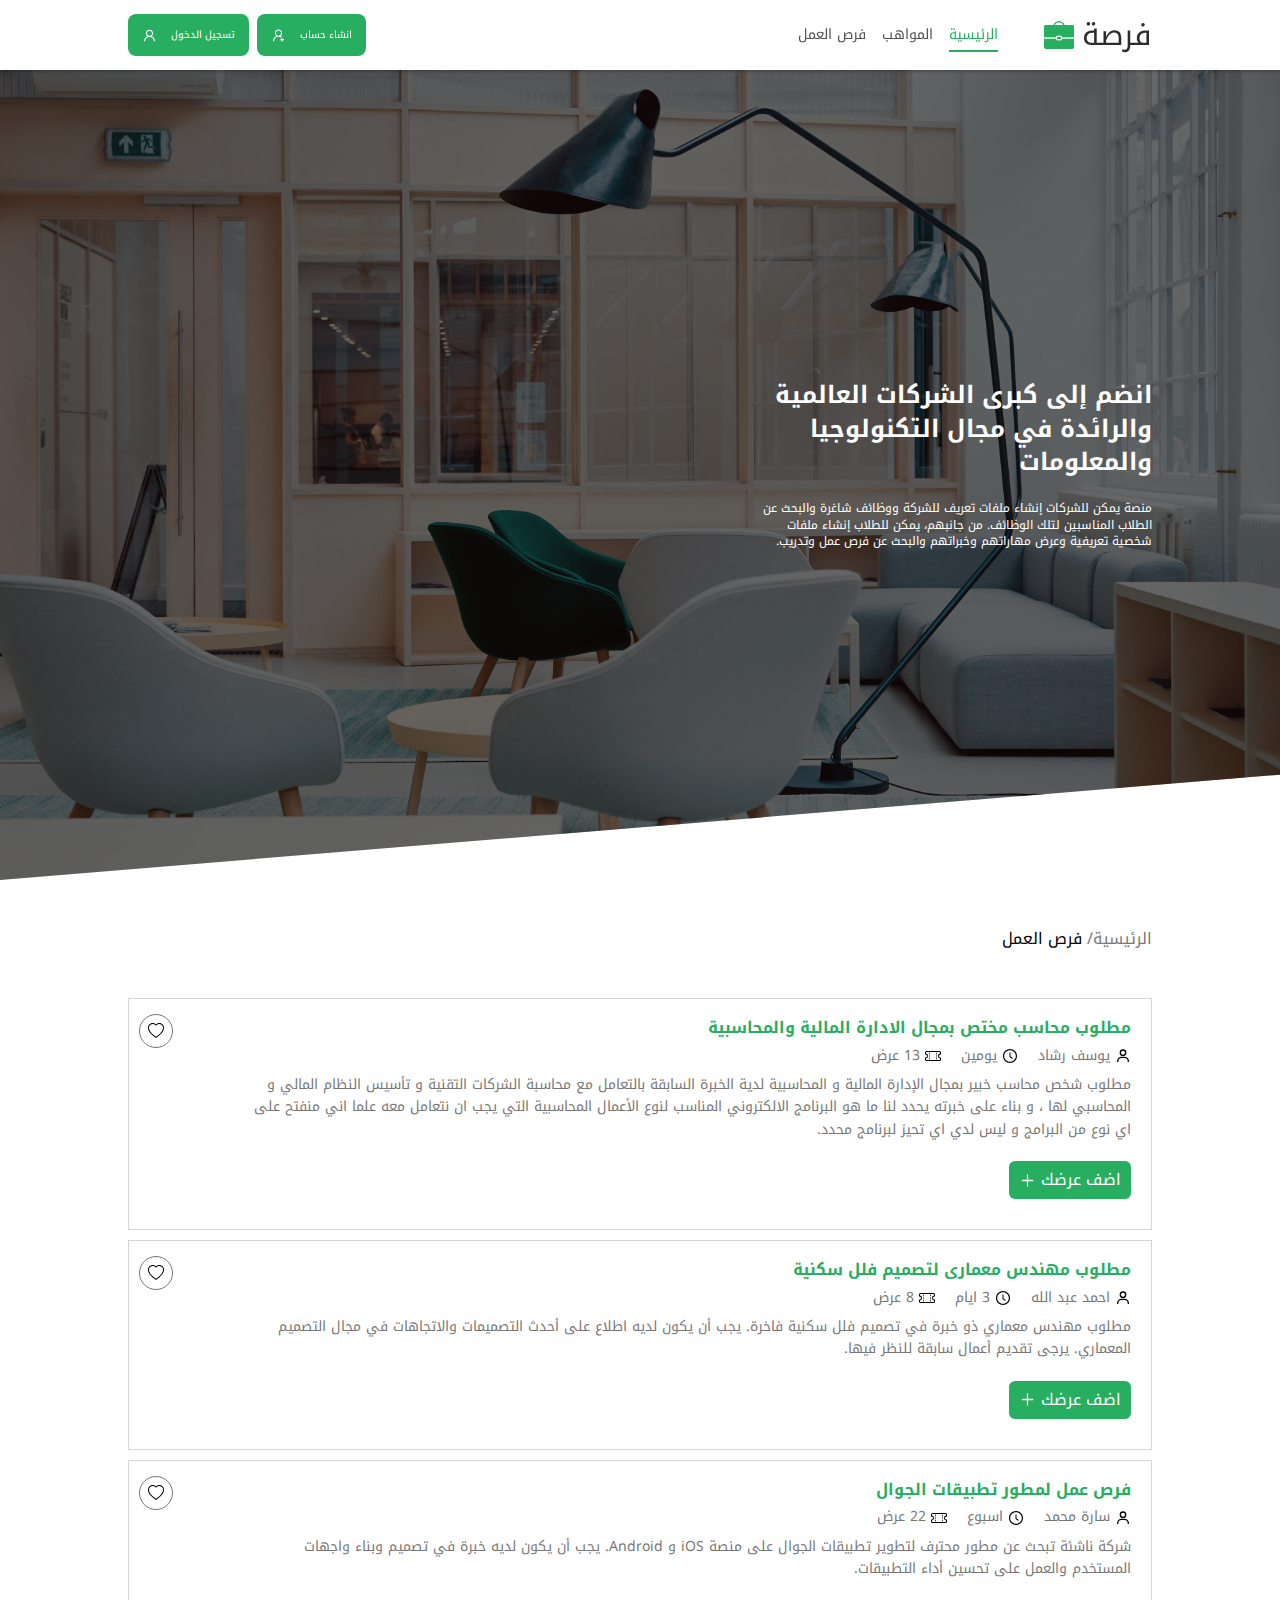
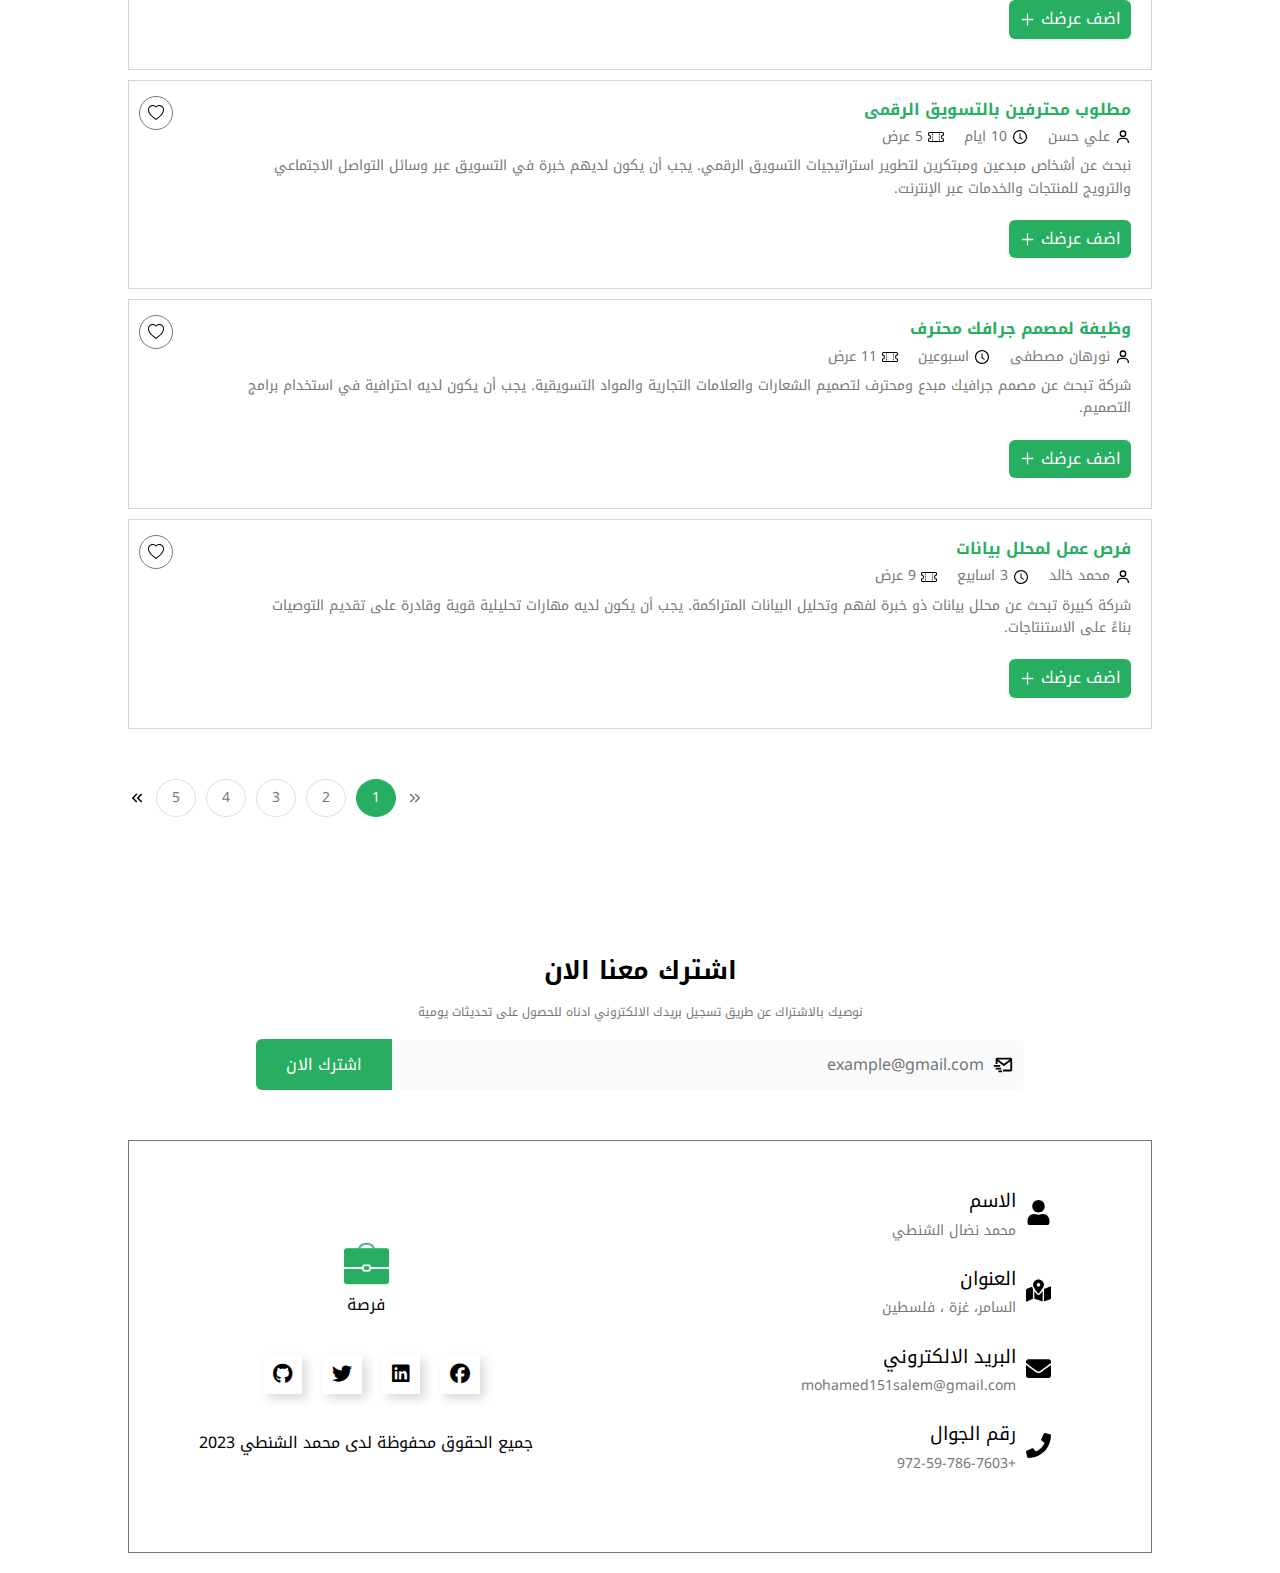
==== commit cd25e52e: "edit logo" ====
--- a/jobs.html
+++ b/jobs.html
@@ -29,7 +29,7 @@
                 <div class="logo">
                     <a href="#">
                         <h2>فرصة</h2>
-                        <img src="Image/logo.png" alt="Logo">
+                        <img src="image/logo.png" alt="Logo">
                     </a>
                 </div>
                 <ul>
@@ -37,7 +37,7 @@
                     <li><a href="talent.html">المواهب</a></li>
                     <li><a href="jobs.html">فرص العمل</a></li>
                     <div class="logo-media">
-                        <img src="Image/logo.png" alt="Logo">
+                        <img src="image/logo.png" alt="Logo">
                     </div>
                     <div class="text">
                         <p>جميع الحقوق محفوظة لدى محمد نضال الشنطي © 2023</p>
--- a/CSS/style.css
+++ b/CSS/style.css
@@ -76,6 +76,18 @@
   .container {
     width: 1536px;
   }
+}
+
+::-webkit-scrollbar {
+  width: 5px;
+}
+::-webkit-scrollbar-track {
+  background-color: #f6f6f6;
+  box-shadow: 0 0 10px #ddd inset;
+}
+::-webkit-scrollbar-thumb {
+  background-color: var(--main-color);
+  border-radius: 20px;
 }
 
 .main-title {
@@ -131,7 +143,6 @@
   max-width: 100%;
   position: sticky;
   color: #000;
-  transition: 0.5s;
   z-index: 1000;
   top: 0;
   left: 0;
@@ -335,7 +346,6 @@
   align-items: center;
   gap: 8px;
   padding-left: 128px;
-  transition: 0.3s;
 }
 
 @media (max-width: 992px) {
